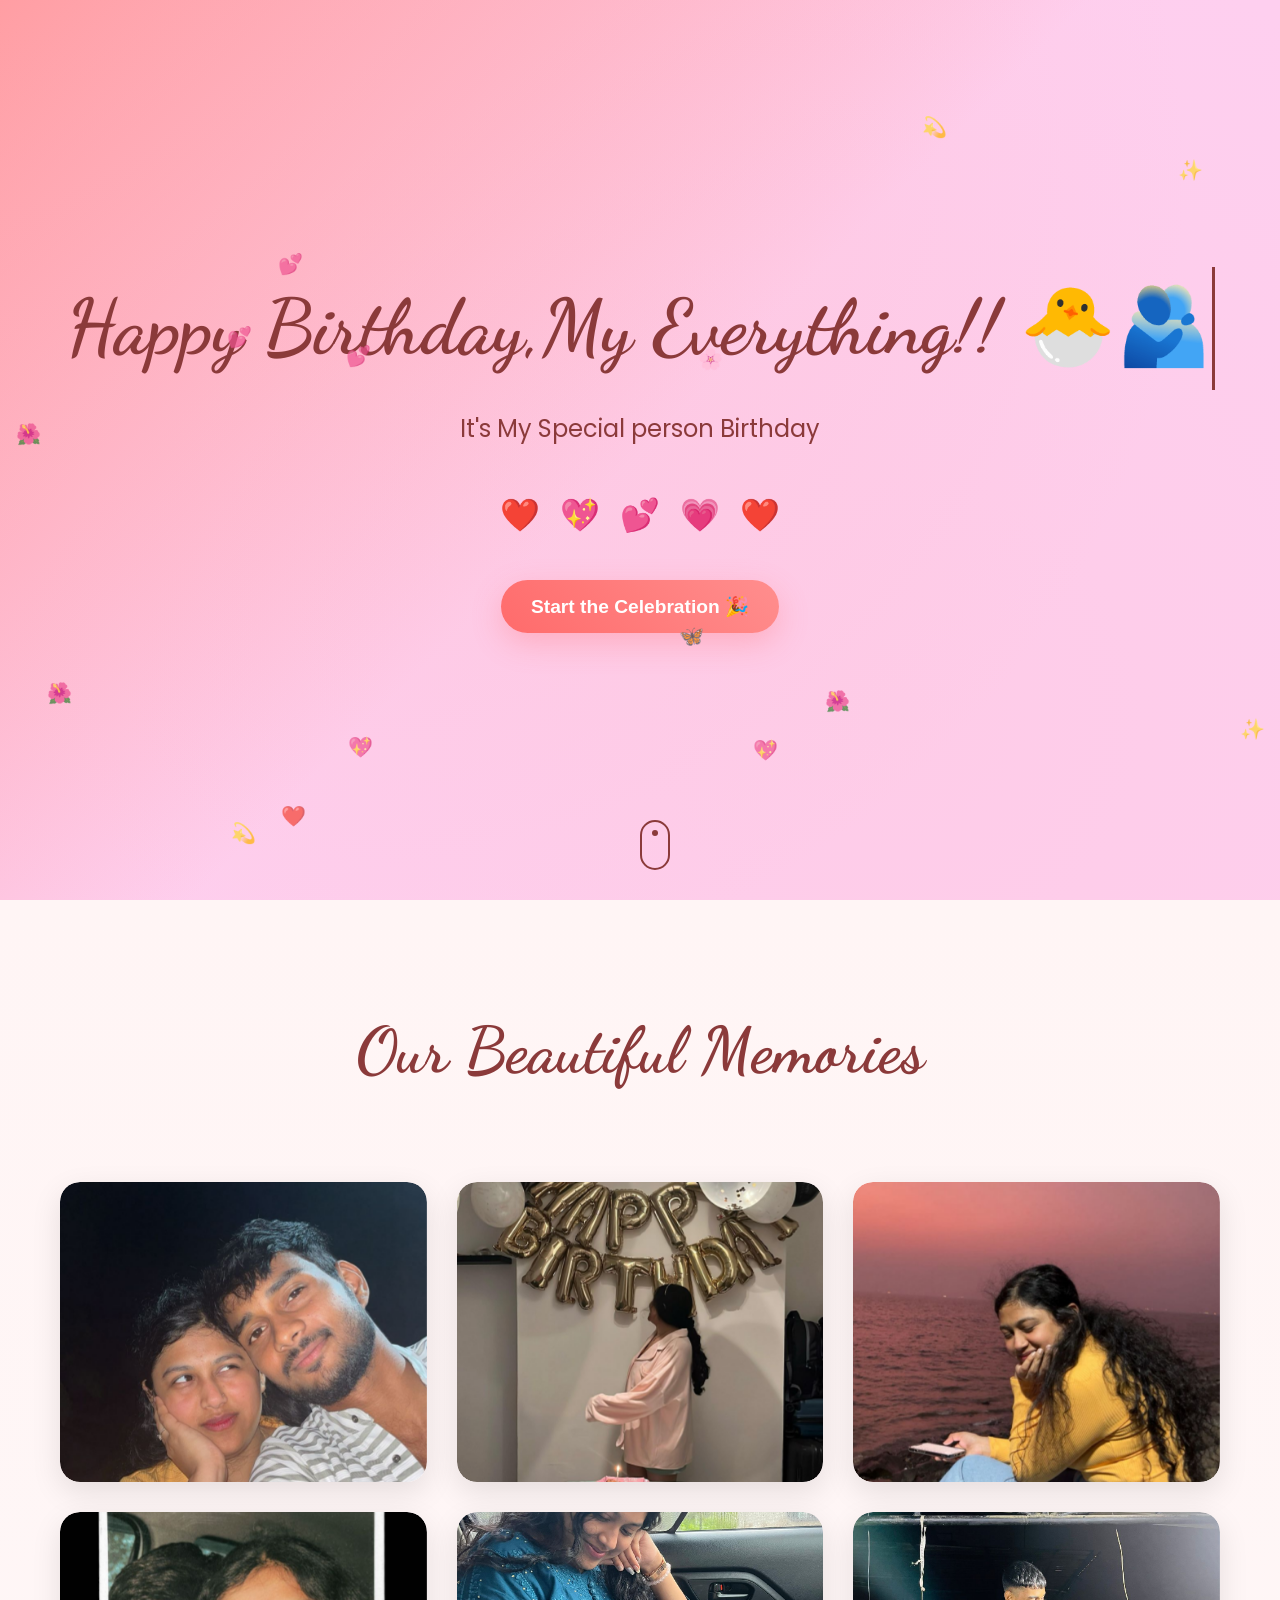
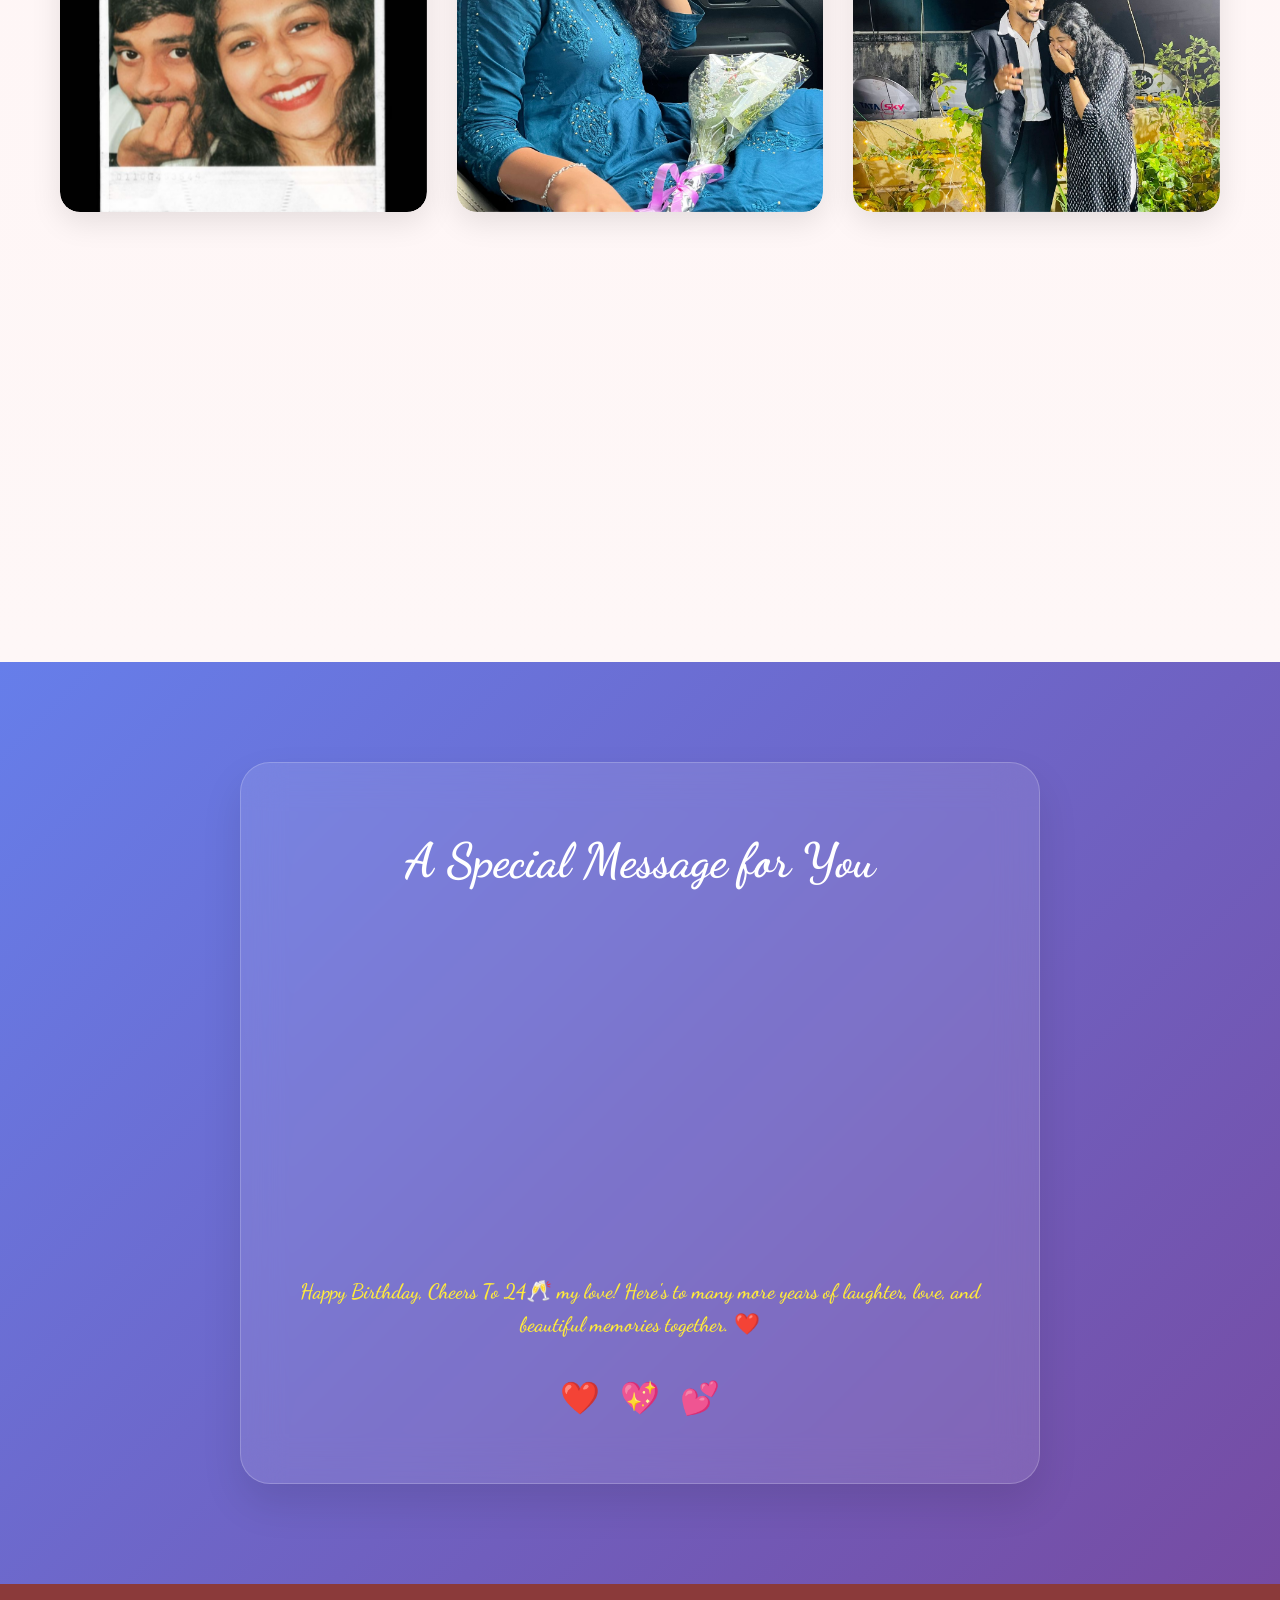
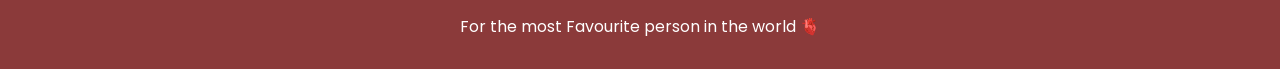
==== index.html @ 2690ba07 "initial commit" ====
<!DOCTYPE html>

<html lang="en">

<head>
    <meta charset="UTF-8">
    <meta name="viewport" content="width=device-width, initial-scale=1.0">


<title>It's Your Birthday 🎂</title>

<link rel="stylesheet" href="Birthday/Style.css">

<link href="https://fonts.googleapis.com/css2?family=Dancing+Script:wght@400;600;700&family=Poppins:wght@300;400;500;600;700&display=swap" rel="stylesheet">

<link rel="icon" href="adwaitlogo.jpg" type="image/jpg">


</head>

<body>

<!-- Floating Background Particles -->
<div class="particles" id="particles"></div>

<!-- Hero Section -->
<section class="hero" id="hero">
    <div class="hero-content">

        <h1 class="typewriter" id="typewriter">
            Happy Birthday,My Everything!! 🐣🫂
        </h1>
        <p class="subtitle fade-in">
                          It's My Special person Birthday 
 
        </p>

        <div class="floating-hearts">
            <div class="heart">❤️</div>
            <div class="heart">💖</div>
            <div class="heart">💕</div>
            <div class="heart">💗</div>
            <div class="heart">❤️</div>
        </div>

        <button class="cta-button" onclick="scrollToSection('gallery')">
            Start the Celebration 🎉
        </button>

    </div>

    <div class="scroll-indicator">
        <div class="scroll-arrow"></div>
    </div>
</section>

<!-- Photo Gallery Section -->
<section class="gallery-section" id="gallery">
    <div class="container">

        <h2 class="section-title">Our Beautiful Memories</h2>

        <div class="gallery-grid">

            <!-- Card 1 -->
            <div class="photo-card" data-aos="fade-up" data-delay="100">
                <div class="photo-container">
                    <img src="Birthday/assests/img1.jpeg" alt="Beautiful moment">
                    <div class="photo-overlay">
                        <div class="photo-caption">Every moment with you is magical.</div>
                        <button class="like-btn" onclick="toggleLike(this)">
                            <span class="heart-icon">♡</span>
                        </button>
                    </div>
                </div>
            </div>

            <!-- Card 2 -->
            <div class="photo-card" data-aos="fade-up" data-delay="200">
                <div class="photo-container">
                    <img src="Birthday/assests/img2.jpeg" alt="Sweet memory">
                    <div class="photo-overlay">
                        <div class="photo-caption">Creating memories together.</div>
                        <button class="like-btn" onclick="toggleLike(this)">
                            <span class="heart-icon">♡</span>
                        </button>
                    </div>
                </div>
            </div>

            <!-- Card 3 -->
            <div class="photo-card" data-aos="fade-up" data-delay="300">
                <div class="photo-container">
                    <img src="Birthday/assests/img5.jpeg" alt="Happy times">
                    <div class="photo-overlay">
                        <div class="photo-caption">Adventures together.</div>
                        <button class="like-btn" onclick="toggleLike(this)">
                            <span class="heart-icon">♡</span>
                        </button>
                    </div>
                </div>
            </div>

            <!-- Card 4 -->
            <div class="photo-card" data-aos="fade-up" data-delay="400">
                <div class="photo-container">
                    <img src="Birthday/assests/img6.jpeg" alt="Love moment">
                    <div class="photo-overlay">
                        <div class="photo-caption">My heart belongs to you.</div>
                        <button class="like-btn" onclick="toggleLike(this)">
                            <span class="heart-icon">♡</span>
                        </button>
                    </div>
                </div>
            </div>

            <!-- Card 5 -->
            <div class="photo-card" data-aos="fade-up" data-delay="500">
                <div class="photo-container">
                    <img src="Birthday/assests/img7.jpeg" alt="Beautiful day">
                    <div class="photo-overlay">
                        <div class="photo-caption">With you Everything feels right.</div>
                        <button class="like-btn" onclick="toggleLike(this)">
                            <span class="heart-icon">♡</span>
                        </button>
                    </div>
                </div>
            </div>

                     <div class="photo-card" data-aos="fade-up" data-delay="500">
                <div class="photo-container">
                    <img src="Birthday/assests/img11.jpeg" alt="Beautiful day">
                    <div class="photo-overlay">
                        <div class="photo-caption">Your smile lights up my world</div>
                        <button class="like-btn" onclick="toggleLike(this)">
                            <span class="heart-icon">♡</span>
                        </button>
                    </div>
                </div>
            </div>

            <!-- Card 6 -->
            <div class="photo-card" data-aos="fade-up" data-delay="600">
                <div class="photo-container">
                    <img src="Birthday/assests/img10.jpeg" alt="Romantic moment">
                    <div class="photo-overlay">
                        <div class="photo-caption">Forever and always.</div>
                        <button class="like-btn" onclick="toggleLike(this)">
                            <span class="heart-icon">♡</span>
                        </button>
                    </div>
                </div>
            </div>

                        <div class="photo-card" data-aos="fade-up" data-delay="500">
                <div class="photo-container">
                    <img src="Birthday/assests/img12.jpeg" alt="Beautiful day">
                    <div class="photo-overlay">
                        <div class="photo-caption">Every Moment with you is Beautiful</div>
                        <button class="like-btn" onclick="toggleLike(this)">
                            <span class="heart-icon">♡</span>
                        </button>
                    </div>
                </div>
            </div>

                        <div class="photo-card" data-aos="fade-up" data-delay="500">
                <div class="photo-container">
                    <img src="Birthday/assests/img4.jpeg" alt="Beautiful day" day">
                    <div class="photo-overlay">
                        <div class="photo-caption">And I love you So Muchhhhhh!!</div>
                        <button class="like-btn" onclick="toggleLike(this)">
                            <span class="heart-icon">♡</span>
                        </button>
                    </div>
                </div>
            </div>


        </div>
    </div>
</section>

<!-- Birthday Message Section -->
<section class="message-section" id="message">
    <div class="container">

        <div class="message-card">

            <h2 class="message-title">A Special Message for You</h2>

            <div class="message-content">

                <p class="message-text fade-in-text">
                    On this special day, I want you to know how grateful I am to have you in my life.
                    Happy birthday to my fav !!🫀And I can’t express how happy I’m 😗 thank you for being with me 🫂
                     and I can’t even tell you how important you for me 🫠 Not Every Moment is Perfect
                </p>

                <p class="message-text fade-in-text">
                    Today, we celebrate you 🥰 your kindness, your beauty, your amazing spirit,
                    and all the wonderful things that make you uniquely you. I hope this new year
                    of your life brings you endless happiness, incredible adventures, and all your dreams come true.<br>
                    I love so much 🥹 and I miss you so much!!!!🫂
                </p>

                <p class="message-signature fade-in-text">
                    Happy Birthday, Cheers To 24🥂 my love! Here's to many more years of laughter, love,
                    and beautiful memories together. ❤️
                </p>

            </div>

            <div class="message-hearts">
                <span class="heart-animation">❤️</span>
                <span class="heart-animation">💖</span>
                <span class="heart-animation">💕</span>
            </div>

        </div>

    </div>
</section>

<!-- Footer -->
<footer class="footer">
    <div class="container">
        <p>For the most Favourite person in the world 🫀</p>
    </div>
</footer>

<script src="Birthday/Script.js"></script>

</body>
</html>
---- Birthday/Style.css ----
/* Reset */

* {
  margin: 0;
  padding: 0;
  box-sizing: border-box;
  }

/* Body */
body {
font-family: 'Poppins', sans-serif;
line-height: 1.6;
color: #333;
overflow-x: hidden;
scroll-behavior: smooth;
}

/* Background Particles */
.particles {
position: fixed;
top: 0;
left: 0;
width: 100%;
height: 100%;
pointer-events: none;
z-index: 1;
}

.particle {
position: absolute;
font-size: 20px;
opacity: 0.7;
animation: float 6s ease-in-out infinite;
}

/* Floating animation */
@keyframes float {
0%, 100% {
transform: translateY(0px) rotate(0deg);
}
25% {
transform: translateY(-20px) rotate(5deg);
}
50% {
transform: translateY(-10px) rotate(-5deg);
}
75% {
transform: translateY(-30px) rotate(3deg);
}
}

/* Hero Section */
.hero {
min-height: 100vh;
background: linear-gradient(135deg, #ff9a9e 0%, #fecfef 50%, #fecfef 100%);
display: flex;
align-items: center;
justify-content: center;
position: relative;
overflow: hidden;
}

.hero::before {
content: '';
position: absolute;
top: 0;
left: 0;
right: 0;
bottom: 0;
background:
radial-gradient(circle at 30% 20%, rgba(255,182,193,0.3) 0%, transparent 70%),
radial-gradient(circle at 70% 80%, rgba(255,192,203,0.2) 0%, transparent 70%);
pointer-events: none;
}

.hero-content {
text-align: center;
z-index: 2;
position: relative;
padding: 0 20px;
}

/* Typewriter */
.typewriter {
font-family: 'Dancing Script', cursive;
font-size: clamp(2.5rem, 6vw, 5rem);
font-weight: 700;
color: #8b3a3a;
margin-bottom: 20px;
white-space: nowrap;
overflow: hidden;
border-right: 3px solid #8b3a3a;
animation: typewriter 4s steps(26) 1s forwards, blink 1s infinite;
width: 0;
}

/* Typewriter animations */
@keyframes typewriter {
to {
width: 100%;
}
}

@keyframes blink {
0%, 50% {
border-color: #8b3a3a;
}
51%, 100% {
border-color: transparent;
}
}

/* Subtitle */
.subtitle {
font-size: clamp(1.1rem, 2.5vw, 1.5rem);
color: #8b3a3a;
margin-bottom: 40px;
opacity: 0;
animation: fadeInUp 1s ease 3s forwards;
}

/* Floating hearts */
.floating-hearts {
display: flex;
justify-content: center;
gap: 20px;
margin: 40px 0;
opacity: 0;
animation: fadeInUp 1s ease 4s forwards;
}

.heart {
font-size: 2rem;
animation: bounce 2s ease-in-out infinite;
}

.heart:nth-child(1) { animation-delay: 0s; }
.heart:nth-child(2) { animation-delay: 0.2s; }
.heart:nth-child(3) { animation-delay: 0.4s; }
.heart:nth-child(4) { animation-delay: 0.6s; }
.heart:nth-child(5) { animation-delay: 0.8s; }

/* Bounce */
@keyframes bounce {
0%, 20%, 50%, 80%, 100% {
transform: translateY(0);
}
40% {
transform: translateY(-20px);
}
60% {
transform: translateY(-10px);
}
}

/* CTA Button */
.cta-button {
background: linear-gradient(45deg, #ff6b6b, #ff8e8e);
color: white;
border: none;
padding: 15px 30px;
font-size: 1.2rem;
font-weight: 600;
border-radius: 50px;
cursor: pointer;
transition: all 0.3s ease;
box-shadow: 0 10px 30px rgba(255,107,107,0.3);
opacity: 0;
animation: fadeInUp 1s ease 5s forwards;
}

.cta-button:hover {
transform: translateY(-5px);
box-shadow: 0 15px 40px rgba(255,107,107,0.4);
background: linear-gradient(45deg, #ff5555, #ff7777);
}

/* Scroll indicator */
.scroll-indicator {
position: absolute;
bottom: 30px;
left: 50%;
transform: translateX(-50%);
opacity: 0;
animation: fadeInUp 1s ease 6s forwards;
}

.scroll-arrow {
width: 30px;
height: 50px;
border: 2px solid #8b3a3a;
border-radius: 25px;
position: relative;
}

.scroll-arrow::before {
content: '';
position: absolute;
top: 8px;
left: 50%;
transform: translateX(-50%);
width: 6px;
height: 6px;
background: #8b3a3a;
border-radius: 50%;
animation: scrollDot 2s ease-in-out infinite;
}

@keyframes scrollDot {
0% {
top: 8px;
opacity: 1;
}
100% {
top: 32px;
opacity: 0;
}
}

/* Gallery Section */
.gallery-section {
padding: 100px 0;
background: linear-gradient(180deg, #fff5f5 0%, #fef7f7 100%);
}

.container {
max-width: 1200px;
margin: 0 auto;
padding: 0 20px;
}

/* Section Title */
.section-title {
font-family: 'Dancing Script', cursive;
font-size: clamp(2.5rem, 5vw, 4rem);
color: #8b3a3a;
text-align: center;
margin-bottom: 60px;
opacity: 0;
transform: translateY(50px);
transition: all 0.6s ease;
}

.section-title.aos-animate {
opacity: 1;
transform: translateY(0);
}

/* Gallery Grid */
.gallery-grid {
display: grid;
grid-template-columns: repeat(auto-fit, minmax(300px, 1fr));
gap: 30px;
padding: 20px 0;
}

/* Photo Card */
.photo-card {
opacity: 0;
transform: translateY(50px);
transition: all 0.6s ease;
border-radius: 20px;
overflow: hidden;
box-shadow: 0 10px 30px rgba(0,0,0,0.1);
}

.photo-card.aos-animate {
opacity: 1;
transform: translateY(0);
}

.photo-container {
position: relative;
overflow: hidden;
border-radius: 20px;
height: 300px;
}

.photo-container img {
width: 100%;
height: 100%;
object-fit: cover;
transition: transform 0.5s ease;
}

.photo-container:hover img {
transform: scale(1.1) rotate(2deg);
}

/* Overlay */
.photo-overlay {
position: absolute;
top: 0;
left: 0;
right: 0;
bottom: 0;
background: linear-gradient(to bottom, transparent 0%, rgba(0,0,0,0.7) 100%);
display: flex;
flex-direction: column;
justify-content: flex-end;
padding: 20px;
opacity: 0;
transition: opacity 0.3s ease;
}

.photo-container:hover .photo-overlay {
opacity: 1;
}

/* Caption */
.photo-caption {
color: white;
font-size: 1.1rem;
font-weight: 500;
margin-bottom: 10px;
transform: translateY(20px);
transition: transform 0.3s ease 0.1s;
}

.photo-container:hover .photo-caption {
transform: translateY(0);
}

/* Like Button */
.like-btn {
background: none;
border: none;
color: white;
font-size: 1.5rem;
cursor: pointer;
align-self: flex-end;
transition: transform 0.3s ease;
}

.like-btn:hover {
transform: scale(1.2);
}

.like-btn.liked .heart-icon {
color: #ff6b6b;
}

/* Message Section */
.message-section {
padding: 100px 0;
background: linear-gradient(135deg, #667eea 0%, #764ba2 100%);
color: white;
}

.message-card {
background: rgba(255,255,255,0.1);
backdrop-filter: blur(20px);
border-radius: 30px;
padding: 60px 40px;
box-shadow: 0 20px 40px rgba(0,0,0,0.1);
border: 1px solid rgba(255,255,255,0.2);
text-align: center;
max-width: 800px;
margin: 0 auto;
}

.message-title {
font-family: 'Dancing Script', cursive;
font-size: clamp(2rem, 4vw, 3rem);
margin-bottom: 40px;
color: #fff;
}

.message-text {
font-size: 1.1rem;
line-height: 1.8;
margin-bottom: 20px;
opacity: 0;
transform: translateY(30px);
transition: all 0.6s ease;
}

.message-text.fade-in-animate {
opacity: 1;
transform: translateY(0);
}

.message-signature {
font-family: 'Dancing Script', cursive;
font-size: 1.3rem;
font-weight: 600;
margin-top: 30px;
color: #ffeb3b;
}

/* Message Hearts */
.message-hearts {
margin-top: 30px;
display: flex;
justify-content: center;
gap: 20px;
}

.heart-animation {
font-size: 2rem;
animation: heartBeat 1.5s ease-in-out infinite;
}

.heart-animation:nth-child(1) { animation-delay: 0s; }
.heart-animation:nth-child(2) { animation-delay: 0.3s; }
.heart-animation:nth-child(3) { animation-delay: 0.6s; }

/* Heartbeat */
@keyframes heartBeat {
0%, 100% {
transform: scale(1);
}
25% {
transform: scale(1.2);
}
50% {
transform: scale(1.1);
}
}

/* Footer */
.footer {
background: #8b3a3a;
color: white;
text-align: center;
padding: 30px 0;
}

/* Fade Animation */
.fade-in {
opacity: 0;
animation: fadeInUp 1s ease forwards;
}

@keyframes fadeInUp {
from {
opacity: 0;
transform: translateY(30px);
}
to {
opacity: 1;
transform: translateY(0);
}
}

/* Responsive */
@media (max-width: 768px) {

.typewriter {
    white-space: normal;
    border-right: none;
    animation: none;
    width: auto;
}

.gallery-grid {
    grid-template-columns: 1fr;
    gap: 20px;
}

.photo-container {
    height: 250px;
}

.message-card {
    padding: 40px 20px;
    margin: 0 20px;
}

.floating-hearts {
    flex-wrap: wrap;
    gap: 10px;
}

.heart {
    font-size: 1.5rem;
}
}


/* Message Title */
.message-title {
    font-family: 'Dancing Script', cursive;
    font-size: clamp(2rem, 4vw, 3rem);
    margin-bottom: 40px;
    color: #fff;
}

/* Message Text */
.message-text {
    font-size: 1.1rem;
    line-height: 1.8;
    margin-bottom: 20px;
    opacity: 0;
    transform: translateY(30px);
    transition: all 0.6s ease;
}

.message-text.fade-in-animate {
    opacity: 1;
    transform: translateY(0);
}

/* Signature */
.message-signature {
    font-family: 'Dancing Script', cursive;
    font-size: 1.3rem;
    font-weight: 600;
    margin-top: 30px;
    color: #ffeb3b;
}

/* Message Hearts */
.message-hearts {
    margin-top: 30px;
    display: flex;
    justify-content: center;
    gap: 20px;
}

/* Heart Animation */
.heart-animation {
    font-size: 2rem;
    animation: heartBeat 1.5s ease-in-out infinite;
}

.heart-animation:nth-child(1) {
    animation-delay: 0s;
}

.heart-animation:nth-child(2) {
    animation-delay: 0.3s;
}

.heart-animation:nth-child(3) {
    animation-delay: 0.6s;
}

/* Keyframes */
@keyframes heartBeat {
    0%, 100% {
        transform: scale(1);
    }
    25% {
        transform: scale(1.2);
    }
    50% {
        transform: scale(1.1);
    }
}

/* Footer */
.footer {
    background: #8b3a3a;
    color: white;
    text-align: center;
    padding: 30px 0;
}

/* Fade In Animation */
.fade-in {
    opacity: 0;
    animation: fadeInUp 1s ease forwards;
}

@keyframes fadeInUp {
    from {
        opacity: 0;
        transform: translateY(30px);
    }
    to {
        opacity: 1;
        transform: translateY(0);
    }
}

/* Responsive Design */
@media (max-width: 768px) {
    .typewriter {
        white-space: normal;
        border-right: none;
        animation: none;
        width: auto;
    }

    .gallery-grid {
        grid-template-columns: 1fr;
        gap: 20px;
    }

    .photo-container {
        height: 250px;
    }

    .message-card {
        padding: 40px 20px;
        margin: 0 20px;
    }

    .floating-hearts {
        flex-wrap: wrap;
        gap: 10px;
    }

    .heart {
        font-size: 1.5rem;
    }
}

@media (max-width: 480px) {
    .hero-content {
        padding: 0 15px;
    }

    .cta-button {
        padding: 12px 24px;
        font-size: 1rem;
    }

    .section-title {
        margin-bottom: 40px;
    }
}
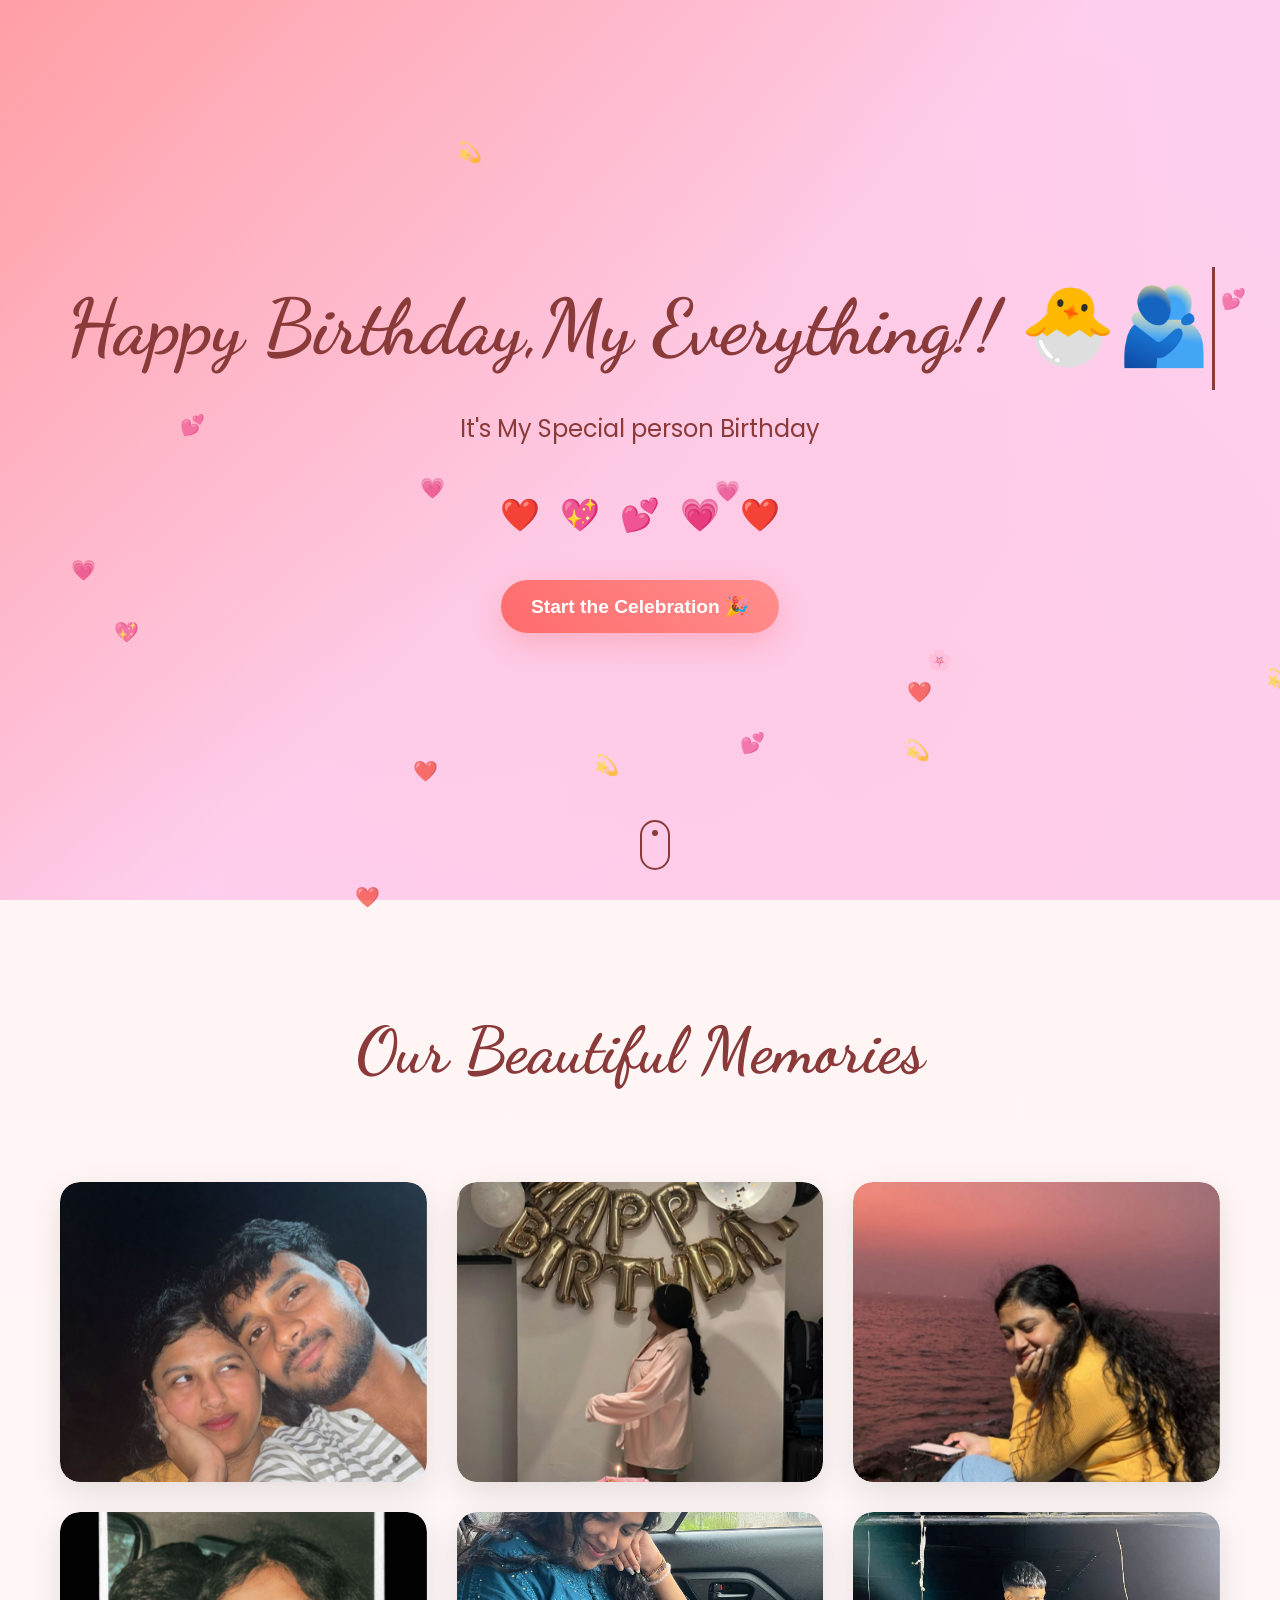
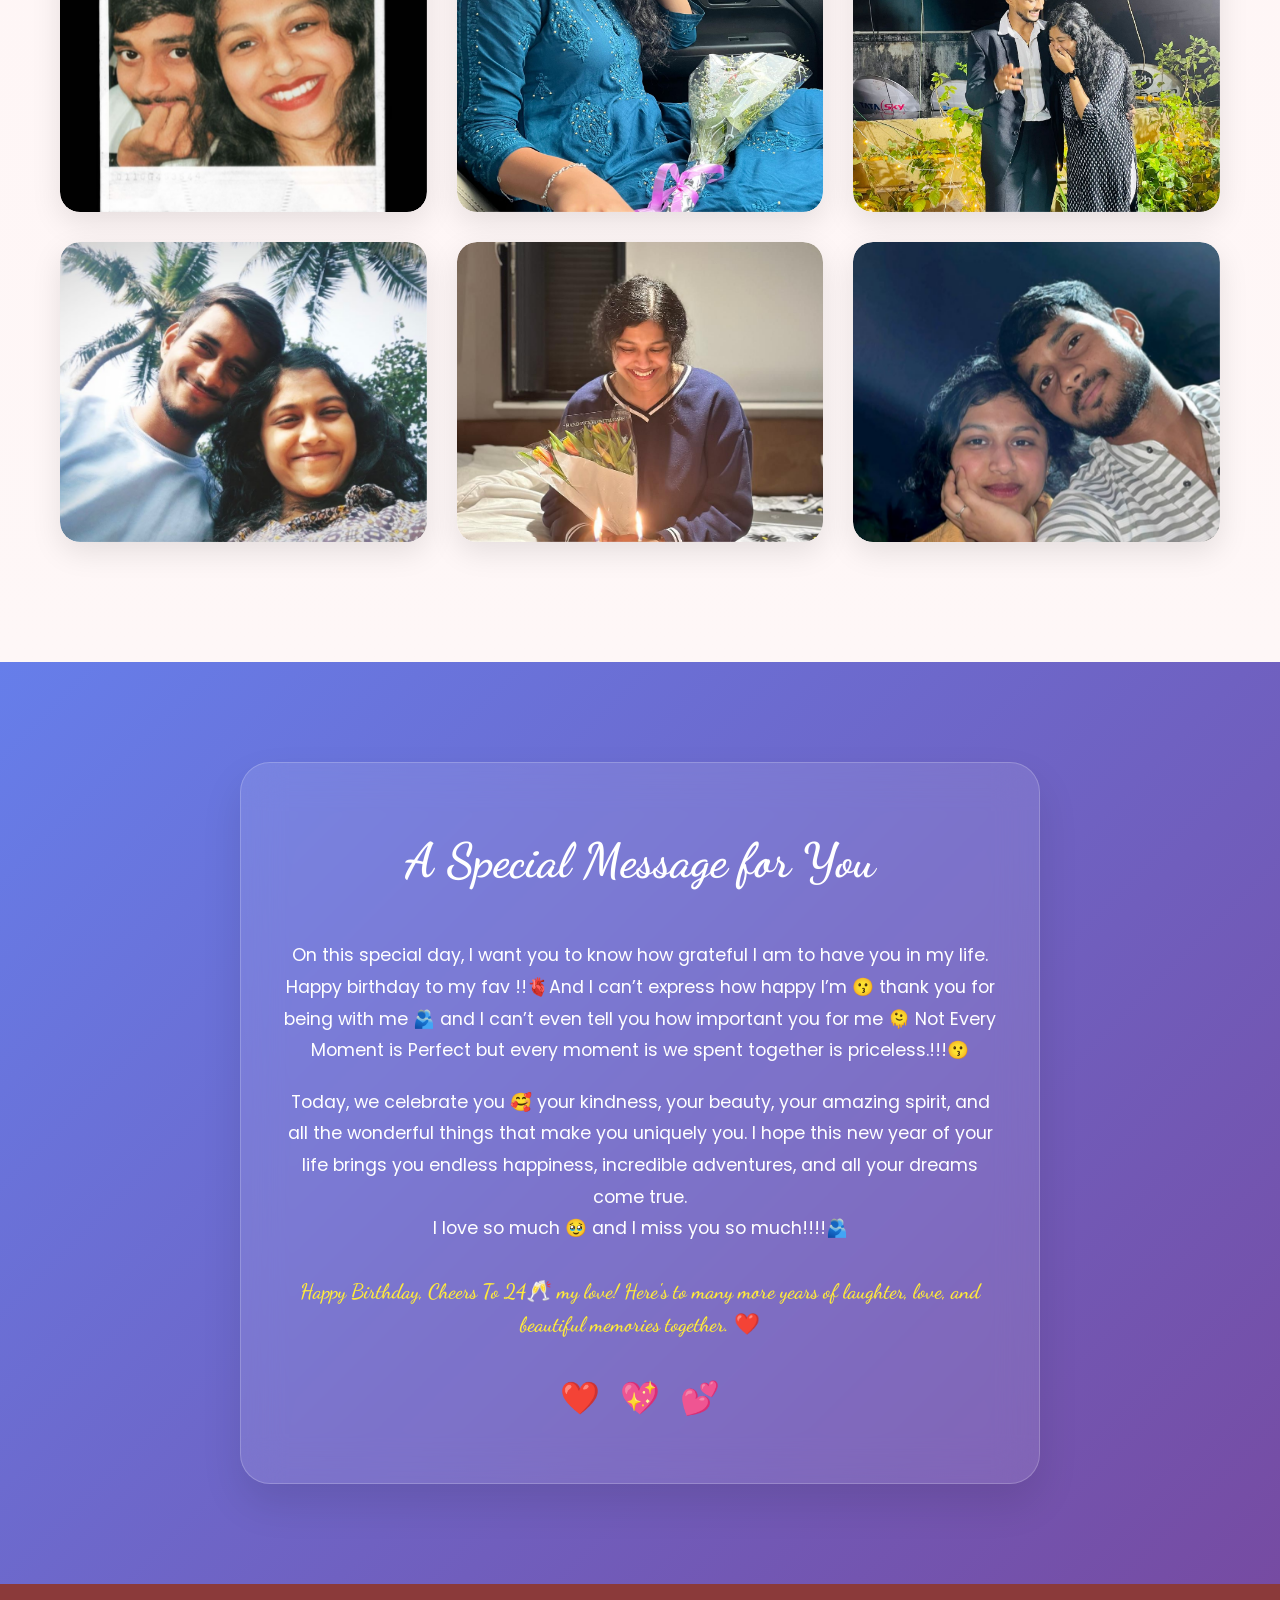
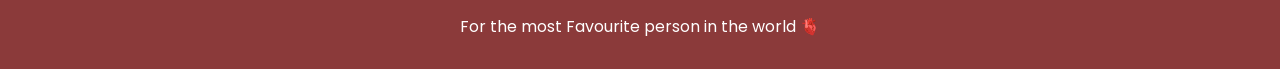
==== commit 2661ee9c: "updated my website" ====
--- a/index.html
+++ b/index.html
@@ -194,7 +194,7 @@
                 <p class="message-text fade-in-text">
                     On this special day, I want you to know how grateful I am to have you in my life.
                     Happy birthday to my fav !!🫀And I can’t express how happy I’m 😗 thank you for being with me 🫂
-                     and I can’t even tell you how important you for me 🫠 Not Every Moment is Perfect
+                     and I can’t even tell you how important you for me 🫠 Not Every Moment is Perfect but every moment is we spent together is priceless.!!!😗
                 </p>
 
                 <p class="message-text fade-in-text">
